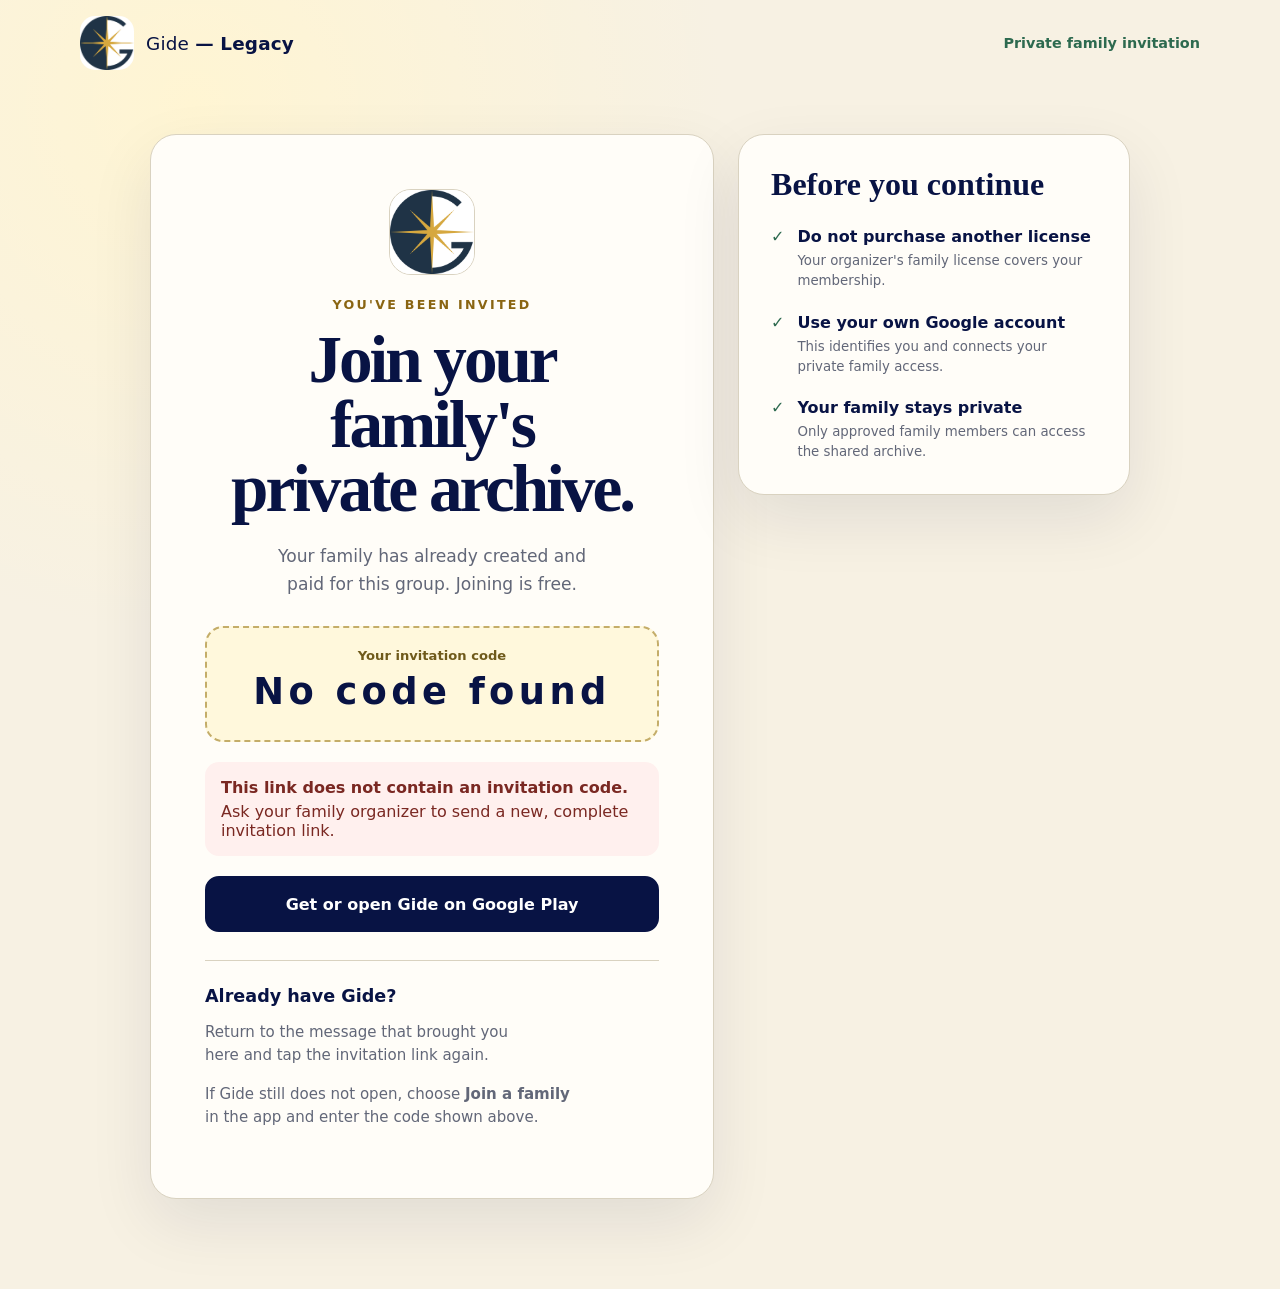
==== join/index.html @ 5a415a14 "Add secure invite onboarding website" ====
<!doctype html>
<html lang="en">
<head>
  <meta charset="utf-8">
  <meta name="viewport" content="width=device-width, initial-scale=1">
  <title>Family invitation | Gide — Legacy</title>
  <meta name="description" content="Join your private family archive on Gide — Legacy.">
  <link rel="icon" type="image/png" href="../G-legacy.png">
  <link rel="stylesheet" href="../styles.css">
  <script src="join.js" defer></script>
</head>
<body class="join-page">
  <header class="site-header shell">
    <a class="brand" href="../" aria-label="Gide Legacy home">
      <img src="../G-legacy.png" alt="" width="54" height="54">
      <span>Gide <b>— Legacy</b></span>
    </a>
    <span class="secure-label">Private family invitation</span>
  </header>

  <main class="join-shell">
    <section class="invite-card">
      <div class="invite-icon"><img src="../G-legacy.png" alt="" width="84" height="84"></div>
      <p class="eyebrow centered">YOU'VE BEEN INVITED</p>
      <h1>Join your family's private archive.</h1>
      <p class="invite-lede">Your family has already created and paid for this group. Joining is free.</p>

      <div class="code-box" aria-live="polite">
        <span>Your invitation code</span>
        <strong id="invite-code">Reading invitation…</strong>
        <button id="copy-code" type="button" hidden>Copy code</button>
      </div>

      <p id="key-confirmation" class="key-confirmation" hidden>✓ Your private family encryption key is included securely in this invitation.</p>
      <div id="missing-code" class="missing-code" hidden>
        <b>This link does not contain an invitation code.</b>
        <span>Ask your family organizer to send a new, complete invitation link.</span>
      </div>

      <a class="button primary full" href="https://play.google.com/store/apps/details?id=com.gidelegacy.app">Get or open Gide on Google Play</a>

      <div class="installed-help">
        <h2>Already have Gide?</h2>
        <p>Return to the message that brought you here and tap the invitation link again.</p>
        <p>If Gide still does not open, choose <b>Join a family</b> in the app and enter the code shown above.</p>
      </div>
    </section>

    <aside class="join-assurance">
      <h2>Before you continue</h2>
      <ul>
        <li><span>✓</span><div><b>Do not purchase another license</b><small>Your organizer's family license covers your membership.</small></div></li>
        <li><span>✓</span><div><b>Use your own Google account</b><small>This identifies you and connects your private family access.</small></div></li>
        <li><span>✓</span><div><b>Your family stays private</b><small>Only approved family members can access the shared archive.</small></div></li>
      </ul>
    </aside>
  </main>
</body>
</html>
---- styles.css ----
:root {
  --navy: #081344;
  --gold: #dfad36;
  --gold-soft: #f3d77e;
  --cream: #f7f1e3;
  --paper: #fffdf8;
  --ink: #151a2d;
  --muted: #626778;
  --line: #d9d2c0;
  --success: #2d6a4f;
}

* { box-sizing: border-box; }
html { scroll-behavior: smooth; }
body { margin: 0; background: var(--paper); color: var(--ink); font-family: Inter, ui-sans-serif, system-ui, -apple-system, BlinkMacSystemFont, "Segoe UI", sans-serif; }
a { color: inherit; }
button, a { -webkit-tap-highlight-color: transparent; }
.shell { width: min(1120px, calc(100% - 40px)); margin-inline: auto; }
.site-header { min-height: 86px; display: flex; align-items: center; justify-content: space-between; gap: 24px; }
.brand { display: inline-flex; align-items: center; gap: 12px; color: var(--navy); text-decoration: none; font-size: 1.15rem; letter-spacing: .01em; }
.brand img { border-radius: 15px; object-fit: contain; }
.brand b { font-weight: 750; }
.header-link { color: var(--navy); font-weight: 700; text-decoration-thickness: 2px; text-underline-offset: 5px; }
.hero { min-height: 680px; display: grid; grid-template-columns: 1.08fr .92fr; gap: clamp(44px, 7vw, 92px); align-items: center; padding-block: 58px 92px; }
.eyebrow { margin: 0 0 16px; color: #8a6512; font-size: .79rem; font-weight: 850; letter-spacing: .18em; }
.centered { text-align: center; }
h1, h2, h3, p { text-wrap: balance; }
h1 { margin: 0; color: var(--navy); font-family: Georgia, "Times New Roman", serif; font-size: clamp(3.2rem, 7vw, 5.9rem); line-height: .96; letter-spacing: -.045em; font-weight: 650; }
.hero-lede { max-width: 640px; margin: 28px 0 0; color: #40475b; font-size: clamp(1.08rem, 2vw, 1.28rem); line-height: 1.7; }
.hero-actions { display: flex; flex-wrap: wrap; gap: 13px; margin-top: 34px; }
.button { min-height: 56px; display: inline-flex; align-items: center; justify-content: center; border-radius: 14px; padding: 15px 23px; font-weight: 800; font-size: 1rem; text-decoration: none; border: 2px solid var(--navy); transition: transform .18s ease, box-shadow .18s ease; }
.button:hover { transform: translateY(-2px); box-shadow: 0 10px 24px rgba(8,19,68,.14); }
.button:focus-visible, button:focus-visible, a:focus-visible { outline: 4px solid var(--gold-soft); outline-offset: 3px; }
.primary { background: var(--navy); color: white; }
.secondary { background: transparent; color: var(--navy); }
.full { width: 100%; }
.small-note { margin: 18px 0 0; color: var(--muted); font-size: .92rem; line-height: 1.5; }
.archive-card { position: relative; overflow: hidden; border: 1px solid rgba(8,19,68,.15); border-radius: 30px; padding: 38px; background: var(--navy); color: white; box-shadow: 0 35px 80px rgba(8,19,68,.22); }
.archive-card::before { content: ""; position: absolute; width: 280px; height: 280px; border-radius: 50%; right: -130px; top: -120px; border: 55px solid rgba(223,173,54,.22); }
.archive-mark { position: relative; width: 94px; height: 94px; overflow: hidden; border-radius: 24px; background: white; display: grid; place-items: center; }
.archive-mark img { width: 82px; height: 82px; }
.archive-label { position: relative; margin: 28px 0 18px; font-size: .75rem; font-weight: 850; letter-spacing: .16em; color: var(--gold-soft); }
.memory-stack { display: grid; gap: 11px; }
.memory-stack article { display: flex; align-items: center; gap: 14px; background: rgba(255,255,255,.09); padding: 15px; border: 1px solid rgba(255,255,255,.12); border-radius: 16px; }
.memory-stack b, .memory-stack small { display: block; }
.memory-stack b { font-size: .95rem; }
.memory-stack small { margin-top: 4px; color: #cfd3e2; }
.memory-dot { flex: 0 0 42px; width: 42px; height: 42px; border-radius: 50%; border: 3px solid rgba(255,255,255,.5); }
.memory-dot.gold { background: var(--gold); }
.memory-dot.blue { background: #8290c7; }
.memory-dot.cream { background: var(--cream); }
.privacy-pill { margin-top: 20px; padding: 12px 14px; text-align: center; background: rgba(223,173,54,.14); border: 1px solid rgba(243,215,126,.42); border-radius: 999px; color: #f8e7b5; font-size: .85rem; font-weight: 700; }
.steps-section { background: var(--cream); border-block: 1px solid var(--line); padding: 92px 0; }
.steps-section h2, .trust-section h2, .join-assurance h2 { color: var(--navy); font-family: Georgia, "Times New Roman", serif; font-size: clamp(2.15rem, 4vw, 3.6rem); line-height: 1.08; text-align: center; margin: 0; }
.steps-grid { display: grid; grid-template-columns: repeat(3, 1fr); gap: 18px; margin-top: 46px; }
.step-card { background: var(--paper); border: 1px solid var(--line); border-radius: 20px; padding: 28px; }
.step-card > span { width: 46px; height: 46px; display: grid; place-items: center; border-radius: 50%; background: var(--navy); color: white; font-weight: 850; }
.step-card h3 { margin: 22px 0 10px; color: var(--navy); font-size: 1.18rem; }
.step-card p { margin: 0; color: var(--muted); line-height: 1.65; }
.trust-section { padding-block: 100px; display: grid; grid-template-columns: .8fr 1.2fr; gap: 90px; align-items: start; }
.trust-section h2 { text-align: left; }
.trust-list { list-style: none; padding: 0; margin: 0; border-top: 1px solid var(--line); }
.trust-list li { display: grid; gap: 5px; padding: 22px 0; border-bottom: 1px solid var(--line); }
.trust-list b { color: var(--navy); font-size: 1.05rem; }
.trust-list span { color: var(--muted); line-height: 1.55; }
footer { background: var(--navy); color: white; padding: 30px 0; }
.footer-inner { display: flex; justify-content: space-between; align-items: center; gap: 24px; color: #d7dced; }
footer span:first-child { color: var(--gold-soft); font-weight: 800; }
footer nav { display: flex; gap: 18px; }
footer a { color: white; font-weight: 700; }
.secure-label { color: var(--success); font-weight: 750; font-size: .9rem; }
.join-page { min-height: 100vh; background: radial-gradient(circle at 15% 8%, #fff5d3 0, transparent 33%), var(--cream); }
.join-shell { width: min(980px, calc(100% - 40px)); margin: 48px auto 90px; display: grid; grid-template-columns: 1.18fr .82fr; gap: 24px; align-items: start; }
.invite-card, .join-assurance { background: var(--paper); border: 1px solid var(--line); border-radius: 26px; box-shadow: 0 24px 65px rgba(8,19,68,.09); }
.invite-card { padding: clamp(28px, 5vw, 54px); text-align: center; }
.invite-icon { width: 86px; height: 86px; border-radius: 22px; margin: 0 auto 22px; overflow: hidden; border: 1px solid var(--line); background: white; }
.invite-icon img { width: 84px; height: 84px; object-fit: contain; }
.invite-card h1 { font-size: clamp(2.45rem, 6vw, 4.2rem); }
.invite-lede { margin: 20px auto 0; max-width: 530px; color: var(--muted); font-size: 1.07rem; line-height: 1.65; }
.code-box { margin: 28px 0 18px; padding: 20px; border: 2px dashed #c4ad69; border-radius: 18px; background: #fff8dc; }
.code-box span, .code-box strong { display: block; }
.code-box span { color: #6f5a1b; font-size: .82rem; font-weight: 750; }
.code-box strong { margin: 7px 0; color: var(--navy); font-size: clamp(1.55rem, 5vw, 2.3rem); letter-spacing: .12em; overflow-wrap: anywhere; }
.code-box button { border: 0; background: transparent; color: var(--navy); text-decoration: underline; text-underline-offset: 4px; font-weight: 800; cursor: pointer; min-height: 40px; padding: 6px 12px; }
.key-confirmation { color: var(--success); font-weight: 700; font-size: .88rem; line-height: 1.5; }
.installed-help { margin-top: 28px; padding-top: 25px; border-top: 1px solid var(--line); text-align: left; }
.installed-help h2 { margin: 0 0 9px; color: var(--navy); font-size: 1.1rem; }
.installed-help p { color: var(--muted); line-height: 1.55; font-size: .94rem; }
.missing-code { margin: 20px 0; display: grid; gap: 5px; text-align: left; padding: 16px; border-radius: 14px; background: #fff0ee; color: #7a2822; }
.join-assurance { padding: 32px; }
.join-assurance h2 { text-align: left; font-size: 2rem; }
.join-assurance ul { list-style: none; margin: 25px 0 0; padding: 0; display: grid; gap: 22px; }
.join-assurance li { display: flex; gap: 13px; align-items: flex-start; }
.join-assurance li > span { color: var(--success); font-weight: 900; }
.join-assurance b, .join-assurance small { display: block; }
.join-assurance b { color: var(--navy); }
.join-assurance small { margin-top: 5px; color: var(--muted); line-height: 1.5; }
[hidden] { display: none !important; }

@media (max-width: 780px) {
  .shell, .join-shell { width: min(100% - 28px, 650px); }
  .site-header { min-height: 74px; }
  .header-link, .secure-label { display: none; }
  .hero { grid-template-columns: 1fr; min-height: auto; padding-block: 44px 72px; }
  h1 { font-size: clamp(3rem, 15vw, 4.6rem); }
  .hero-actions { display: grid; }
  .button { width: 100%; min-height: 60px; }
  .archive-card { padding: 28px 22px; }
  .steps-grid, .trust-section, .join-shell { grid-template-columns: 1fr; }
  .steps-section { padding: 72px 0; }
  .trust-section { gap: 36px; padding-block: 72px; }
  .footer-inner { flex-direction: column; align-items: flex-start; }
  .join-shell { margin-top: 28px; }
  .invite-card { padding: 30px 20px; }
  .join-assurance { padding: 26px 22px; }
}

@media (prefers-reduced-motion: reduce) {
  html { scroll-behavior: auto; }
  * { transition: none !important; }
}
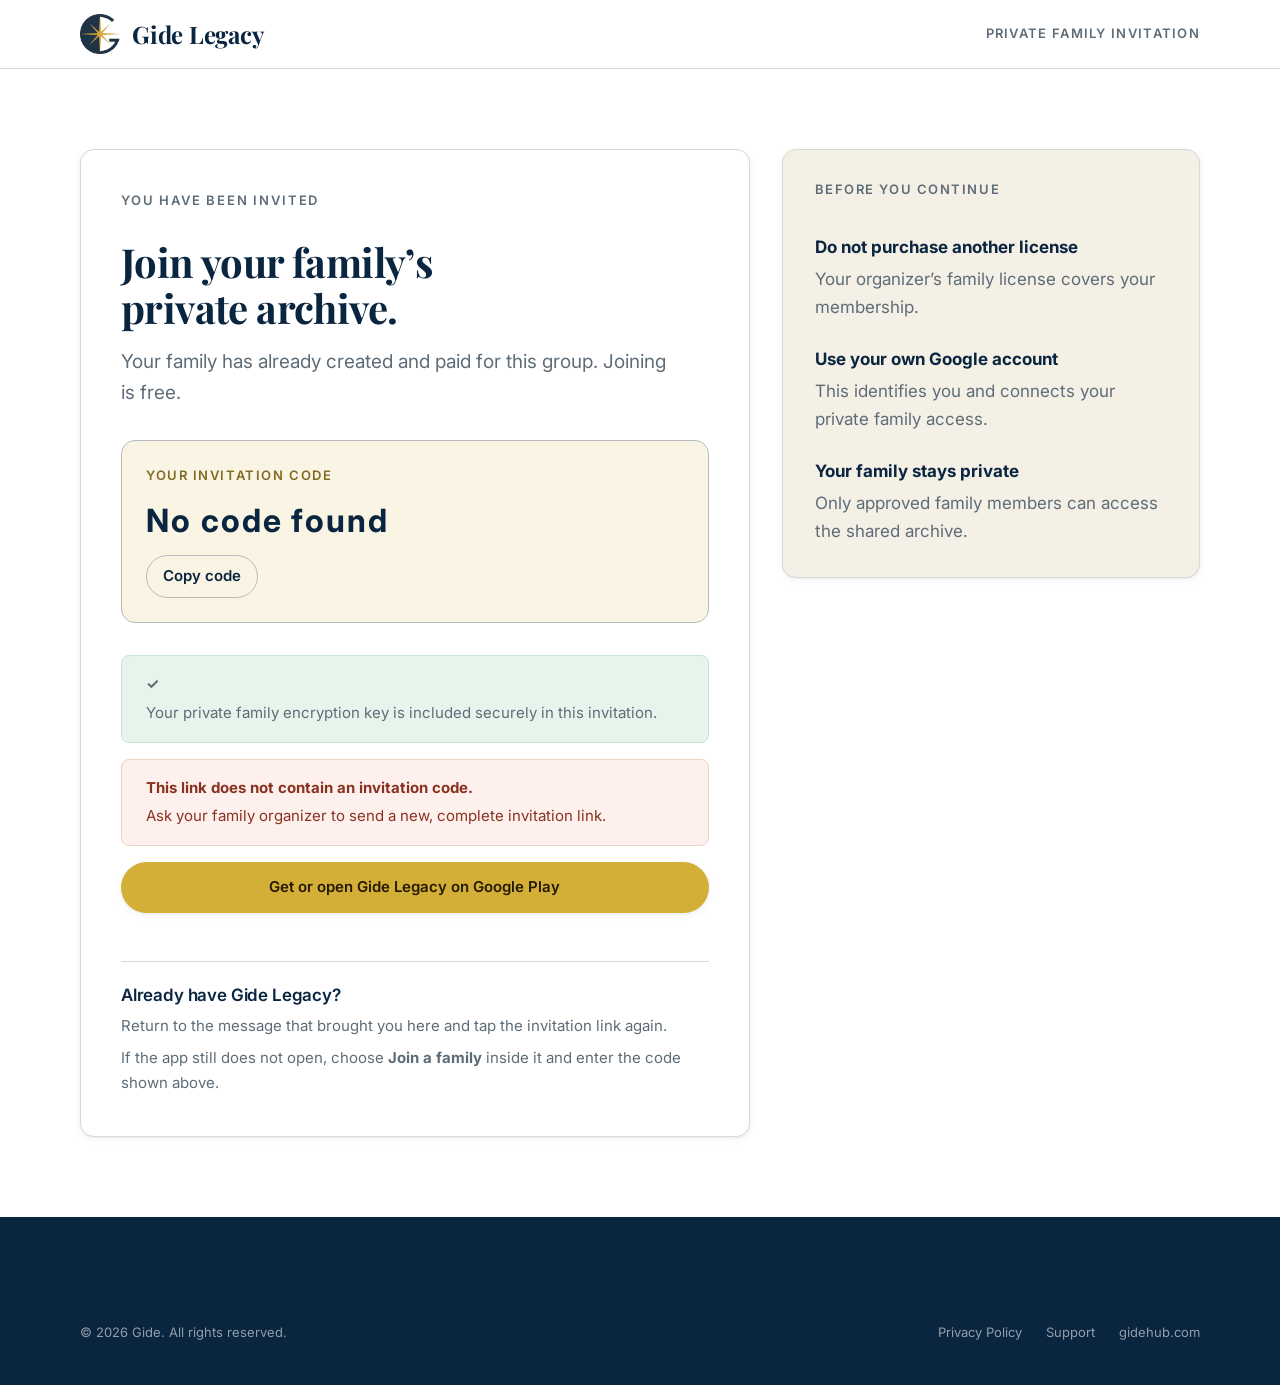
==== commit 2c2bf262: "Rebuild site as Gide on gidehub.com, invite flow intact Retire the Trusted Stranger brand and rebuil" ====
--- a/join/index.html
+++ b/join/index.html
@@ -1,59 +1,103 @@
-<!doctype html>
+<!DOCTYPE html>
 <html lang="en">
 <head>
   <meta charset="utf-8">
   <meta name="viewport" content="width=device-width, initial-scale=1">
-  <title>Family invitation | Gide — Legacy</title>
-  <meta name="description" content="Join your private family archive on Gide — Legacy.">
-  <link rel="icon" type="image/png" href="../G-legacy.png">
-  <link rel="stylesheet" href="../styles.css">
+  <title>Family invitation | Gide Legacy</title>
+  <meta name="description" content="Join your private family archive on Gide Legacy. Joining an existing family is free.">
+  <meta name="robots" content="noindex">
+
+  <link rel="icon" type="image/png" href="../assets/logo.png">
+  <meta name="theme-color" content="#0A2540">
+
+  <link rel="preconnect" href="https://fonts.googleapis.com">
+  <link rel="preconnect" href="https://fonts.gstatic.com" crossorigin>
+  <link rel="stylesheet" href="https://fonts.googleapis.com/css2?family=Inter:wght@400;500;600;700&family=Playfair+Display:wght@600;700&display=swap">
+
+  <link rel="stylesheet" href="../assets/css/app.css">
+  <link rel="stylesheet" href="../assets/css/join.css">
+
   <script src="join.js" defer></script>
 </head>
 <body class="join-page">
-  <header class="site-header shell">
-    <a class="brand" href="../" aria-label="Gide Legacy home">
-      <img src="../G-legacy.png" alt="" width="54" height="54">
-      <span>Gide <b>— Legacy</b></span>
+
+<header class="site-header">
+  <div class="wrap header-inner">
+    <a class="brand" href="../">
+      <img src="../assets/logo.png" alt="" width="40" height="40" class="brand-mark">
+      <span class="brand-name">Gide Legacy</span>
     </a>
     <span class="secure-label">Private family invitation</span>
-  </header>
+  </div>
+</header>
 
-  <main class="join-shell">
-    <section class="invite-card">
-      <div class="invite-icon"><img src="../G-legacy.png" alt="" width="84" height="84"></div>
-      <p class="eyebrow centered">YOU'VE BEEN INVITED</p>
-      <h1>Join your family's private archive.</h1>
-      <p class="invite-lede">Your family has already created and paid for this group. Joining is free.</p>
+<main class="section">
+  <div class="wrap join-layout">
+
+    <section class="card invite-card">
+      <p class="eyebrow">You have been invited</p>
+      <h1>Join your family&rsquo;s private archive.</h1>
+      <p class="lede">
+        Your family has already created and paid for this group. Joining is free.
+      </p>
 
       <div class="code-box" aria-live="polite">
-        <span>Your invitation code</span>
-        <strong id="invite-code">Reading invitation…</strong>
-        <button id="copy-code" type="button" hidden>Copy code</button>
+        <span class="code-label">Your invitation code</span>
+        <strong id="invite-code">Reading invitation&hellip;</strong>
+        <button id="copy-code" class="btn btn-outline btn-sm" type="button" hidden>Copy code</button>
       </div>
 
-      <p id="key-confirmation" class="key-confirmation" hidden>✓ Your private family encryption key is included securely in this invitation.</p>
-      <div id="missing-code" class="missing-code" hidden>
+      <p id="key-confirmation" class="key-note" hidden>
+        Your private family encryption key is included securely in this invitation.
+      </p>
+
+      <div id="missing-code" class="missing-note" hidden>
         <b>This link does not contain an invitation code.</b>
         <span>Ask your family organizer to send a new, complete invitation link.</span>
       </div>
 
-      <a class="button primary full" href="https://play.google.com/store/apps/details?id=com.gidelegacy.app">Get or open Gide on Google Play</a>
+      <a class="btn btn-accent btn-block" href="https://play.google.com/store/apps/details?id=com.gidelegacy.app">
+        Get or open Gide Legacy on Google Play
+      </a>
 
       <div class="installed-help">
-        <h2>Already have Gide?</h2>
+        <h2>Already have Gide Legacy?</h2>
         <p>Return to the message that brought you here and tap the invitation link again.</p>
-        <p>If Gide still does not open, choose <b>Join a family</b> in the app and enter the code shown above.</p>
+        <p>If the app still does not open, choose <b>Join a family</b> inside it and enter the code shown above.</p>
       </div>
     </section>
 
-    <aside class="join-assurance">
+    <aside class="card join-assurance">
       <h2>Before you continue</h2>
-      <ul>
-        <li><span>✓</span><div><b>Do not purchase another license</b><small>Your organizer's family license covers your membership.</small></div></li>
-        <li><span>✓</span><div><b>Use your own Google account</b><small>This identifies you and connects your private family access.</small></div></li>
-        <li><span>✓</span><div><b>Your family stays private</b><small>Only approved family members can access the shared archive.</small></div></li>
+      <ul class="feature-list">
+        <li>
+          <b>Do not purchase another license</b>
+          <span>Your organizer&rsquo;s family license covers your membership.</span>
+        </li>
+        <li>
+          <b>Use your own Google account</b>
+          <span>This identifies you and connects your private family access.</span>
+        </li>
+        <li>
+          <b>Your family stays private</b>
+          <span>Only approved family members can access the shared archive.</span>
+        </li>
       </ul>
     </aside>
-  </main>
+
+  </div>
+</main>
+
+<footer class="site-footer">
+  <div class="wrap footer-bottom">
+    <p>&copy; 2026 Gide. All rights reserved.</p>
+    <nav class="footer-legal" aria-label="Legal">
+      <a href="https://gidehub.com/privacy.html">Privacy Policy</a>
+      <a href="https://gidehub.com/support.html">Support</a>
+      <a href="https://gidehub.com/">gidehub.com</a>
+    </nav>
+  </div>
+</footer>
+
 </body>
 </html>
--- a/assets/css/app.css
+++ b/assets/css/app.css
@@ -0,0 +1,897 @@
+/* ==========================================================================
+   Gide design system
+   One stylesheet for gidehub.com and every page under it.
+
+   Contents
+     1. Tokens
+     2. Reset and base elements
+     3. Layout primitives
+     4. Typography
+     5. Buttons and pills
+     6. Header and navigation
+     7. Hero
+     8. Cards and grids
+     9. Long-form prose
+    10. Forms
+    11. Footer
+    12. Utilities
+   ========================================================================== */
+
+/* 1. Tokens ---------------------------------------------------------------- */
+
+:root {
+  /* Brand — official Gide palette.
+     Primary #1B2B48 · Secondary #F5F5DC · Tertiary #6F7DBC · Accent #D4AF37 */
+  --ink: #1b2b48;
+  --ink-soft: #2c4066;
+  --periwinkle: #6f7dbc;
+
+  /* Gold is an accent for FILLS, not a text colour: #D4AF37 is 2.1:1 on white
+     (fails AA) but 6.7:1 on navy and 7.5:1 behind dark text on a button.
+     Use --gold-text for small gold type on light surfaces (4.9:1). */
+  --gold: #d4af37;
+  --gold-bright: #e0c163;
+  --gold-text: #8a6d12;
+  --gold-ink: #2b2205;
+  --gold-wash: #fbf4de;
+
+  --cream: #f5f5dc;
+  --cream-deep: #ebebc7;
+  --white: #ffffff;
+
+  /* Per-app accents, from each app's own brand card. */
+  --app-guard: #00167a;
+  --app-calm: #03424d;
+  --app-faith: #590438;
+  --app-stride: #17341d;
+  --app-legacy: #0a2540;
+  --app-roots: #7a3e1a;
+
+  /* Text */
+  --text: #16283a;
+  --text-muted: #55677a;
+  --text-on-dark: #eef3f8;
+  --text-on-dark-muted: #a9bccd;
+
+  /* Lines and surfaces */
+  --line: #e6dfd1;
+  --line-strong: #d6cbb6;
+  --line-on-dark: rgba(255, 255, 255, 0.14);
+
+  /* Type scale — six steps, nothing in between */
+  --fs-xs: 0.8125rem;   /* 13px  eyebrows, meta */
+  --fs-sm: 0.9375rem;   /* 15px  captions, footer */
+  --fs-base: 1.0625rem; /* 17px  body */
+  --fs-lg: 1.1875rem;   /* 19px  lede */
+  --fs-xl: 1.375rem;    /* 22px  card titles */
+  --fs-2xl: clamp(1.75rem, 1.3rem + 1.8vw, 2.375rem);  /* section headings */
+  --fs-3xl: clamp(2.25rem, 1.4rem + 3.4vw, 3.5rem);    /* page display */
+
+  /* Spacing — 4px base */
+  --sp-1: 0.25rem;
+  --sp-2: 0.5rem;
+  --sp-3: 0.75rem;
+  --sp-4: 1rem;
+  --sp-6: 1.5rem;
+  --sp-8: 2rem;
+  --sp-10: 2.5rem;
+  --sp-12: 3rem;
+  --sp-16: 4rem;
+  --sp-20: 5rem;
+  --sp-24: 6rem;
+
+  /* Shape */
+  --radius-sm: 8px;
+  --radius: 14px;
+  --radius-lg: 22px;
+  --radius-pill: 999px;
+
+  --shadow-sm: 0 1px 2px rgba(15, 39, 64, 0.06), 0 2px 8px rgba(15, 39, 64, 0.05);
+  --shadow: 0 4px 12px rgba(15, 39, 64, 0.07), 0 12px 32px rgba(15, 39, 64, 0.07);
+  --shadow-lg: 0 12px 28px rgba(15, 39, 64, 0.1), 0 28px 60px rgba(15, 39, 64, 0.12);
+
+  --wrap: 1120px;
+  --wrap-narrow: 720px;
+  --header-h: 68px;
+}
+
+/* 2. Reset and base -------------------------------------------------------- */
+
+*,
+*::before,
+*::after { box-sizing: border-box; }
+
+* { margin: 0; }
+
+html {
+  -webkit-text-size-adjust: 100%;
+  scroll-behavior: smooth;
+  scroll-padding-top: calc(var(--header-h) + var(--sp-4));
+}
+
+@media (prefers-reduced-motion: reduce) {
+  html { scroll-behavior: auto; }
+  *, *::before, *::after {
+    animation-duration: 0.01ms !important;
+    transition-duration: 0.01ms !important;
+  }
+}
+
+body {
+  background: var(--white);
+  color: var(--text);
+  font-family: Inter, system-ui, -apple-system, "Segoe UI", sans-serif;
+  font-size: var(--fs-base);
+  line-height: 1.65;
+  -webkit-font-smoothing: antialiased;
+  text-rendering: optimizeLegibility;
+}
+
+img,
+picture,
+video,
+canvas { display: block; max-width: 100%; height: auto; }
+
+input, button, textarea, select { font: inherit; color: inherit; }
+
+a { color: var(--ink); text-decoration-color: rgba(15, 39, 64, 0.28); text-underline-offset: 3px; }
+a:hover { text-decoration-color: currentColor; }
+
+:focus-visible {
+  outline: 3px solid var(--gold-text);
+  outline-offset: 2px;
+  border-radius: 4px;
+}
+
+.skip-link {
+  position: absolute;
+  left: var(--sp-4);
+  top: -100px;
+  z-index: 200;
+  background: var(--ink);
+  color: var(--white);
+  padding: var(--sp-3) var(--sp-6);
+  border-radius: var(--radius-sm);
+  text-decoration: none;
+  transition: top 0.15s ease;
+}
+.skip-link:focus { top: var(--sp-4); }
+
+/* 3. Layout primitives ----------------------------------------------------- */
+
+.wrap {
+  width: min(100% - 2.5rem, var(--wrap));
+  margin-inline: auto;
+}
+
+.wrap-narrow { width: min(100% - 2.5rem, var(--wrap-narrow)); margin-inline: auto; }
+
+.section { padding-block: var(--sp-20); }
+.section-tight { padding-block: var(--sp-12); }
+
+/* Alternating surfaces give the page chapters instead of one long scroll. */
+.section-cream { background: var(--cream); }
+.section-ink {
+  background: var(--ink);
+  color: var(--text-on-dark);
+}
+.section-ink h1, .section-ink h2, .section-ink h3 { color: var(--white); }
+.section-ink p { color: var(--text-on-dark-muted); }
+.section-ink a { color: var(--gold-bright); }
+
+.section-head { max-width: 46rem; margin-bottom: var(--sp-12); }
+.section-head.centered { margin-inline: auto; text-align: center; }
+
+/* 4. Typography ------------------------------------------------------------ */
+
+h1, h2, h3, h4 {
+  line-height: 1.15;
+  font-weight: 700;
+  color: var(--ink);
+  text-wrap: balance;
+}
+
+h1 {
+  font-family: "Playfair Display", Georgia, serif;
+  font-size: var(--fs-3xl);
+  letter-spacing: -0.015em;
+}
+
+h2 {
+  font-family: "Playfair Display", Georgia, serif;
+  font-size: var(--fs-2xl);
+  letter-spacing: -0.01em;
+}
+
+h3 { font-size: var(--fs-xl); font-weight: 600; }
+h4 { font-size: var(--fs-base); font-weight: 600; }
+
+p { text-wrap: pretty; }
+p + p { margin-top: var(--sp-4); }
+
+.eyebrow {
+  font-size: var(--fs-xs);
+  font-weight: 600;
+  letter-spacing: 0.14em;
+  text-transform: uppercase;
+  color: var(--gold-text);
+  margin-bottom: var(--sp-3);
+}
+.section-ink .eyebrow { color: var(--gold-bright); }
+
+.lede {
+  font-size: var(--fs-lg);
+  line-height: 1.6;
+  color: var(--text-muted);
+}
+.section-ink .lede { color: var(--text-on-dark-muted); }
+
+.section-head h2 + .lede { margin-top: var(--sp-4); }
+
+/* 5. Buttons --------------------------------------------------------------- */
+
+.btn {
+  display: inline-flex;
+  align-items: center;
+  justify-content: center;
+  gap: var(--sp-2);
+  min-height: 44px;
+  padding: var(--sp-3) var(--sp-6);
+  border: 1px solid transparent;
+  border-radius: var(--radius-pill);
+  font-size: var(--fs-sm);
+  font-weight: 600;
+  text-decoration: none;
+  cursor: pointer;
+  transition: transform 0.15s ease, box-shadow 0.15s ease, background-color 0.15s ease;
+}
+.btn:hover { transform: translateY(-1px); }
+.btn:active { transform: translateY(0); }
+
+.btn-gold {
+  background: var(--gold);
+  color: var(--gold-ink);
+  box-shadow: var(--shadow-sm);
+}
+.btn-gold:hover { background: var(--gold-bright); box-shadow: var(--shadow); }
+
+.btn-ink { background: var(--ink); color: var(--white); }
+.btn-ink:hover { background: var(--ink-soft); }
+
+.btn-outline {
+  background: transparent;
+  border-color: var(--line-strong);
+  color: var(--ink);
+}
+.btn-outline:hover { border-color: var(--ink); background: var(--cream); }
+
+.section-ink .btn-outline {
+  border-color: var(--line-on-dark);
+  color: var(--white);
+}
+.section-ink .btn-outline:hover { background: rgba(255, 255, 255, 0.08); }
+
+.btn-sm { min-height: 38px; padding: var(--sp-2) var(--sp-4); }
+.btn-block { display: flex; width: 100%; }
+
+.btn-row {
+  display: flex;
+  flex-wrap: wrap;
+  gap: var(--sp-3);
+  margin-top: var(--sp-8);
+}
+
+/* Status pills ------------------------------------------------------------- */
+
+.pill {
+  display: inline-flex;
+  align-items: center;
+  gap: var(--sp-2);
+  padding: var(--sp-1) var(--sp-3);
+  border-radius: var(--radius-pill);
+  font-size: var(--fs-xs);
+  font-weight: 600;
+  letter-spacing: 0.02em;
+}
+.pill::before {
+  content: "";
+  width: 6px;
+  height: 6px;
+  border-radius: 50%;
+  background: currentColor;
+}
+.pill-available { background: #e7f4ec; color: #1d6b3f; }
+.pill-review { background: var(--gold-wash); color: var(--gold-text); }
+.pill-development { background: #eaf0f7; color: #34567d; }
+.pill-soon { background: var(--cream-deep); color: #6b5b3c; }
+
+/* 6. Header and navigation ------------------------------------------------- */
+
+.site-header {
+  position: sticky;
+  top: 0;
+  z-index: 100;
+  background: rgba(255, 255, 255, 0.92);
+  backdrop-filter: saturate(1.4) blur(10px);
+  border-bottom: 1px solid var(--line);
+}
+
+.header-inner {
+  display: flex;
+  align-items: center;
+  justify-content: space-between;
+  gap: var(--sp-6);
+  min-height: var(--header-h);
+}
+
+.brand {
+  display: inline-flex;
+  align-items: center;
+  gap: var(--sp-3);
+  text-decoration: none;
+  color: var(--ink);
+}
+.brand-mark { width: 40px; height: 40px; border-radius: 10px; }
+.brand-name {
+  font-family: "Playfair Display", Georgia, serif;
+  font-size: 1.5rem;
+  font-weight: 700;
+  letter-spacing: -0.01em;
+  line-height: 1;
+}
+.brand-light { color: var(--white); }
+.brand-light .brand-name { color: var(--white); }
+
+.nav-desktop ul {
+  display: flex;
+  align-items: center;
+  gap: var(--sp-8);
+  list-style: none;
+  padding: 0;
+}
+.nav-desktop a {
+  display: inline-block;
+  padding-block: var(--sp-2);
+  font-size: var(--fs-sm);
+  font-weight: 500;
+  color: var(--text-muted);
+  text-decoration: none;
+}
+.nav-desktop a:hover { color: var(--ink); }
+.nav-desktop a.is-current { color: var(--ink); font-weight: 600; }
+
+.header-actions { display: flex; align-items: center; gap: var(--sp-3); }
+
+/* The menu button the old site never had. */
+.nav-toggle {
+  display: none;
+  width: 44px;
+  height: 44px;
+  align-items: center;
+  justify-content: center;
+  background: transparent;
+  border: 1px solid var(--line-strong);
+  border-radius: var(--radius-sm);
+  cursor: pointer;
+}
+.nav-toggle-bars { display: block; width: 20px; height: 14px; position: relative; }
+.nav-toggle-bars i {
+  position: absolute;
+  left: 0;
+  width: 100%;
+  height: 2px;
+  border-radius: 2px;
+  background: var(--ink);
+  transition: transform 0.2s ease, opacity 0.2s ease;
+}
+.nav-toggle-bars i:nth-child(1) { top: 0; }
+.nav-toggle-bars i:nth-child(2) { top: 6px; }
+.nav-toggle-bars i:nth-child(3) { top: 12px; }
+
+.nav-toggle[aria-expanded="true"] i:nth-child(1) { transform: translateY(6px) rotate(45deg); }
+.nav-toggle[aria-expanded="true"] i:nth-child(2) { opacity: 0; }
+.nav-toggle[aria-expanded="true"] i:nth-child(3) { transform: translateY(-6px) rotate(-45deg); }
+
+.nav-panel {
+  border-top: 1px solid var(--line);
+  background: var(--white);
+  padding-block: var(--sp-6) var(--sp-8);
+  max-height: calc(100dvh - var(--header-h));
+  overflow-y: auto;
+}
+.nav-panel[hidden] { display: none; }
+
+.nav-panel ul { list-style: none; padding: 0; }
+.nav-panel a {
+  display: block;
+  min-height: 48px;
+  display: flex;
+  align-items: center;
+  text-decoration: none;
+  color: var(--ink);
+  border-bottom: 1px solid var(--line);
+}
+.nav-panel-primary a { font-size: var(--fs-lg); font-weight: 600; }
+.nav-panel-secondary { margin-top: var(--sp-4); }
+.nav-panel-secondary a { font-size: var(--fs-base); color: var(--text-muted); }
+.nav-panel .btn { margin-top: var(--sp-6); }
+
+@media (max-width: 900px) {
+  .nav-desktop { display: none; }
+  .nav-toggle { display: inline-flex; }
+  .nav-cta { display: none; }
+}
+
+/* 7. Hero ------------------------------------------------------------------ */
+
+/* One headline, one sentence, one action. */
+.hero {
+  position: relative;
+  padding-block: var(--sp-24) var(--sp-20);
+  background:
+    radial-gradient(60rem 30rem at 70% -10%, var(--gold-wash), transparent 70%),
+    linear-gradient(180deg, var(--cream) 0%, var(--white) 100%);
+  border-bottom: 1px solid var(--line);
+  text-align: center;
+}
+.hero .wrap { max-width: 52rem; }
+.hero h1 { margin-bottom: var(--sp-6); }
+.hero .lede { margin-inline: auto; max-width: 40rem; }
+.hero .btn-row { justify-content: center; }
+
+.hero-note {
+  margin-top: var(--sp-6);
+  font-size: var(--fs-sm);
+  color: var(--text-muted);
+}
+
+.hero-compact { padding-block: var(--sp-16) var(--sp-12); }
+
+/* Page header for interior pages */
+.page-head {
+  padding-block: var(--sp-16) var(--sp-12);
+  background: var(--cream);
+  border-bottom: 1px solid var(--line);
+}
+.page-head .wrap { max-width: 46rem; }
+.page-head .lede { margin-top: var(--sp-4); }
+
+/* 8. Cards and grids ------------------------------------------------------- */
+
+.grid { display: grid; gap: var(--sp-6); }
+.grid-2 { grid-template-columns: repeat(auto-fit, minmax(20rem, 1fr)); }
+.grid-3 { grid-template-columns: repeat(auto-fit, minmax(17rem, 1fr)); }
+.grid-4 { grid-template-columns: repeat(auto-fit, minmax(13rem, 1fr)); }
+
+.card {
+  display: flex;
+  flex-direction: column;
+  gap: var(--sp-3);
+  padding: var(--sp-8);
+  background: var(--white);
+  border: 1px solid var(--line);
+  border-radius: var(--radius);
+  box-shadow: var(--shadow-sm);
+  transition: transform 0.18s ease, box-shadow 0.18s ease, border-color 0.18s ease;
+}
+.card p { color: var(--text-muted); }
+.card h3 a { text-decoration: none; }
+
+a.card, .card-link { text-decoration: none; color: inherit; }
+a.card:hover, .card:has(a:hover) {
+  transform: translateY(-3px);
+  box-shadow: var(--shadow);
+  border-color: var(--line-strong);
+}
+
+.section-ink .card {
+  background: rgba(255, 255, 255, 0.05);
+  border-color: var(--line-on-dark);
+  box-shadow: none;
+}
+
+.card-icon {
+  width: 52px;
+  height: 52px;
+  border-radius: 12px;
+  margin-bottom: var(--sp-2);
+}
+
+/* App cards — each carries its own brand accent from --app-*. */
+.app-card,
+.app-card-quiet { position: relative; --accent: var(--gold); }
+.app-card { border-top: 3px solid var(--accent); }
+[data-app="guard"]  { --accent: var(--app-guard); }
+[data-app="calm"]   { --accent: var(--app-calm); }
+[data-app="faith"]  { --accent: var(--app-faith); }
+[data-app="stride"] { --accent: var(--app-stride); }
+[data-app="legacy"] { --accent: var(--app-legacy); }
+[data-app="roots"]  { --accent: var(--app-roots); }
+.app-card-quiet { border-left: 3px solid var(--accent); }
+.app-card .card-icon,
+.app-card-quiet .card-icon { box-shadow: 0 0 0 1px var(--line); }
+.app-card .pill { align-self: flex-start; }
+.app-card .btn-row { margin-top: auto; padding-top: var(--sp-6); }
+
+.app-card-quiet {
+  flex-direction: row;
+  align-items: center;
+  gap: var(--sp-4);
+  padding: var(--sp-6);
+}
+.app-card-quiet .card-icon { width: 40px; height: 40px; margin: 0; flex: none; }
+.app-card-quiet h3 { font-size: var(--fs-base); }
+.app-card-quiet p { font-size: var(--fs-sm); }
+
+/* Book cards */
+.book-card {
+  display: flex;
+  flex-direction: column;
+  gap: var(--sp-4);
+  padding: var(--sp-6);
+  background: var(--white);
+  border: 1px solid var(--line);
+  border-radius: var(--radius);
+  text-decoration: none;
+  color: inherit;
+  box-shadow: var(--shadow-sm);
+  transition: transform 0.18s ease, box-shadow 0.18s ease;
+}
+.book-card:hover { transform: translateY(-3px); box-shadow: var(--shadow); }
+.book-cover {
+  width: 100%;
+  aspect-ratio: 2 / 3;
+  object-fit: cover;
+  border-radius: var(--radius-sm);
+  box-shadow: var(--shadow);
+  background: var(--cream-deep);
+}
+.book-card h3 { font-size: var(--fs-base); }
+.book-card p { font-size: var(--fs-sm); color: var(--text-muted); }
+
+/* Feature list */
+.feature-list { list-style: none; padding: 0; display: grid; gap: var(--sp-6); }
+.feature-list li { display: grid; gap: var(--sp-1); }
+.feature-list b { font-size: var(--fs-base); color: var(--ink); }
+.feature-list span { color: var(--text-muted); }
+.section-ink .feature-list b { color: var(--white); }
+.section-ink .feature-list span { color: var(--text-on-dark-muted); }
+
+/* Numbered steps */
+.steps { counter-reset: step; list-style: none; padding: 0; }
+.steps li { position: relative; padding-left: var(--sp-12); }
+.steps li + li { margin-top: var(--sp-6); }
+.steps li::before {
+  counter-increment: step;
+  content: counter(step);
+  position: absolute;
+  left: 0;
+  top: 0;
+  width: 32px;
+  height: 32px;
+  display: grid;
+  place-items: center;
+  border-radius: 50%;
+  background: var(--gold-wash);
+  color: var(--gold-text);
+  font-size: var(--fs-sm);
+  font-weight: 700;
+}
+
+/* Episode rows */
+.episode {
+  display: grid;
+  gap: var(--sp-3);
+  padding: var(--sp-6) 0;
+  border-bottom: 1px solid var(--line);
+}
+.episode:first-of-type { border-top: 1px solid var(--line); }
+.episode-meta { font-size: var(--fs-xs); font-weight: 600; letter-spacing: 0.1em; text-transform: uppercase; color: var(--gold-text); }
+.episode h3 { font-size: var(--fs-lg); }
+.episode p { color: var(--text-muted); }
+.episode audio { width: 100%; margin-top: var(--sp-2); }
+
+/* FAQ */
+.faq details {
+  border: 1px solid var(--line);
+  border-radius: var(--radius);
+  padding: var(--sp-4) var(--sp-6);
+  background: var(--white);
+}
+.faq details + details { margin-top: var(--sp-3); }
+.faq summary {
+  cursor: pointer;
+  font-weight: 600;
+  min-height: 32px;
+  display: flex;
+  align-items: center;
+  list-style: none;
+}
+.faq summary::-webkit-details-marker { display: none; }
+.faq summary::after { content: "+"; margin-left: auto; font-size: 1.4rem; color: var(--gold-text); line-height: 1; }
+.faq details[open] summary::after { content: "\2212"; }
+.faq details[open] summary { margin-bottom: var(--sp-3); }
+.faq p { color: var(--text-muted); }
+
+/* Callout */
+.callout {
+  padding: var(--sp-8);
+  background: var(--gold-wash);
+  border: 1px solid var(--line-strong);
+  border-radius: var(--radius);
+}
+.callout h3 { margin-bottom: var(--sp-2); }
+.callout p { color: var(--text-muted); }
+
+/* Final CTA band */
+.cta-band { text-align: center; }
+.cta-band .wrap { max-width: 44rem; }
+.cta-band .btn-row { justify-content: center; }
+
+/* 9. Long-form prose ------------------------------------------------------- */
+
+.prose {
+  max-width: 44rem;
+  padding-block: var(--sp-16);
+}
+.prose > * + * { margin-top: var(--sp-4); }
+.prose h2 {
+  font-size: 1.625rem;
+  margin-top: var(--sp-12);
+  padding-top: var(--sp-2);
+}
+.prose h3 { font-size: var(--fs-xl); margin-top: var(--sp-8); }
+.prose ul, .prose ol { padding-left: var(--sp-6); }
+.prose li + li { margin-top: var(--sp-2); }
+.prose a { color: var(--ink); font-weight: 500; }
+.prose strong { color: var(--ink); }
+.prose hr { border: 0; border-top: 1px solid var(--line); margin-block: var(--sp-12); }
+.prose table { width: 100%; border-collapse: collapse; font-size: var(--fs-sm); }
+.prose th, .prose td { text-align: left; padding: var(--sp-3); border-bottom: 1px solid var(--line); }
+.prose .updated { font-size: var(--fs-sm); color: var(--text-muted); }
+
+.toc {
+  padding: var(--sp-6);
+  background: var(--cream);
+  border-radius: var(--radius);
+  border: 1px solid var(--line);
+}
+.toc ul { list-style: none; padding: 0; columns: 2; column-gap: var(--sp-8); }
+.toc li { break-inside: avoid; margin-bottom: var(--sp-2); }
+.toc a { font-size: var(--fs-sm); }
+
+/* 10. Forms ---------------------------------------------------------------- */
+
+.form { display: grid; gap: var(--sp-5); max-width: 34rem; }
+.field { display: grid; gap: var(--sp-2); }
+.field label { font-size: var(--fs-sm); font-weight: 600; }
+.field input,
+.field textarea {
+  width: 100%;
+  min-height: 48px;
+  padding: var(--sp-3) var(--sp-4);
+  background: var(--white);
+  border: 1px solid var(--line-strong);
+  border-radius: var(--radius-sm);
+}
+.field textarea { min-height: 10rem; resize: vertical; }
+.field input:focus, .field textarea:focus { border-color: var(--gold-text); }
+
+/* 11. Footer --------------------------------------------------------------- */
+
+.site-footer {
+  background: var(--ink);
+  color: var(--text-on-dark-muted);
+  padding-block: var(--sp-16) var(--sp-8);
+  font-size: var(--fs-sm);
+}
+.footer-top {
+  display: grid;
+  grid-template-columns: minmax(16rem, 1fr) 2.4fr;
+  gap: var(--sp-12);
+  padding-bottom: var(--sp-12);
+  border-bottom: 1px solid var(--line-on-dark);
+}
+.footer-tagline { margin-top: var(--sp-4); color: var(--white); font-weight: 600; }
+.footer-blurb { margin-top: var(--sp-1); }
+.footer-email {
+  display: inline-flex;
+  align-items: center;
+  min-height: 44px;
+  margin-top: var(--sp-2);
+  color: var(--gold);
+}
+
+.footer-cols {
+  display: grid;
+  grid-template-columns: repeat(auto-fit, minmax(9.5rem, 1fr));
+  gap: var(--sp-8);
+}
+.footer-col h2 {
+  font-family: Inter, sans-serif;
+  font-size: var(--fs-xs);
+  font-weight: 600;
+  letter-spacing: 0.12em;
+  text-transform: uppercase;
+  color: var(--white);
+  margin-bottom: var(--sp-4);
+}
+.footer-col ul { list-style: none; padding: 0; }
+.footer-col a {
+  color: var(--text-on-dark-muted);
+  text-decoration: none;
+  display: inline-flex;
+  align-items: center;
+  /* Padding rather than margin, so the tap area is the spacing. */
+  min-height: 40px;
+  padding-block: var(--sp-2);
+}
+.footer-col a:hover { color: var(--white); text-decoration: underline; }
+
+.footer-bottom {
+  display: flex;
+  flex-wrap: wrap;
+  align-items: center;
+  justify-content: space-between;
+  gap: var(--sp-4);
+  padding-top: var(--sp-8);
+  font-size: var(--fs-xs);
+}
+.footer-legal { display: flex; flex-wrap: wrap; gap: var(--sp-6); }
+.footer-legal a {
+  color: var(--text-on-dark-muted);
+  text-decoration: none;
+  display: inline-flex;
+  align-items: center;
+  min-height: 40px;
+}
+.footer-legal a:hover { color: var(--white); text-decoration: underline; }
+
+/* 12. Utilities ------------------------------------------------------------ */
+
+.centered { text-align: center; }
+.muted { color: var(--text-muted); }
+.small { font-size: var(--fs-sm); }
+.stack-4 > * + * { margin-top: var(--sp-4); }
+.stack-6 > * + * { margin-top: var(--sp-6); }
+.visually-hidden {
+  position: absolute;
+  width: 1px; height: 1px;
+  padding: 0; margin: -1px;
+  overflow: hidden;
+  clip: rect(0 0 0 0);
+  white-space: nowrap;
+}
+
+@media (max-width: 720px) {
+  .section { padding-block: var(--sp-16); }
+  .hero { padding-block: var(--sp-16) var(--sp-12); }
+  .footer-top { grid-template-columns: 1fr; gap: var(--sp-10); }
+  .toc ul { columns: 1; }
+  .btn-row .btn { flex: 1 1 100%; }
+}
+
+/* Book detail ------------------------------------------------------------- */
+
+.book-detail {
+  display: grid;
+  grid-template-columns: minmax(0, 18rem) minmax(0, 1fr);
+  gap: var(--sp-12);
+  align-items: start;
+}
+.book-detail-cover { position: sticky; top: calc(var(--header-h) + var(--sp-8)); }
+.book-detail-body > * + * { margin-top: var(--sp-4); }
+.book-detail-body h3 { margin-top: var(--sp-8); }
+.book-format { display: flex; align-items: center; gap: var(--sp-3); }
+
+.check-list { list-style: none; padding: 0; display: grid; gap: var(--sp-3); }
+.check-list li { position: relative; padding-left: var(--sp-8); color: var(--text-muted); }
+.check-list li::before {
+  content: "";
+  position: absolute;
+  left: 0;
+  top: 0.6em;
+  width: 10px;
+  height: 10px;
+  border-radius: 50%;
+  background: var(--gold);
+}
+
+.infographic {
+  width: 100%;
+  border-radius: var(--radius-sm);
+  border: 1px solid var(--line);
+  background: var(--cream);
+}
+
+@media (max-width: 780px) {
+  .book-detail { grid-template-columns: 1fr; gap: var(--sp-8); }
+  .book-detail-cover { position: static; max-width: 14rem; }
+}
+
+
+/* legacy palette — generated by tools/build-app-sites.mjs.
+   Do not edit here: edit src/data/palettes.json in the main Gide site repo
+   and re-run the generator. Contrast is verified by tools/check-contrast.mjs. */
+:root {
+  --ink: #0A2540;
+  --ink-soft: #364c62;
+  --cream: #F5F0E6;
+  --cream-deep: #e2e0d9;
+  --gold: #D4AF37;
+  --gold-bright: #dfc369;
+  --gold-text: #816b22;
+  --gold-ink: #241a02;
+  --gold-wash: #f9f4e3;
+  --line: #d9d8d2;
+  --line-strong: #b8bbbb;
+  --text: #09213a;
+  --text-muted: #5e6c78;
+  --text-on-dark-muted: #919da9;
+  --accent-on-ink: #D4AF37;
+}
+
+/* On this app's dark surface the raw accent can be too low-contrast, so
+   anything that reads as text there uses the lightened variant. */
+.section-ink .eyebrow,
+.section-ink a,
+.footer-email { color: var(--accent-on-ink); }
+
+/* The accent button uses this app's own accent rather than Gide gold. */
+.btn-accent {
+  background: var(--gold);
+  color: var(--gold-ink);
+  box-shadow: var(--shadow-sm);
+}
+.btn-accent:hover { background: var(--gold-bright); box-shadow: var(--shadow); }
+
+.app-hero {
+  background:
+    radial-gradient(55rem 28rem at 70% -10%, var(--gold-wash), transparent 70%),
+    linear-gradient(180deg, var(--cream) 0%, var(--white) 100%);
+  text-align: center;
+}
+.app-hero .pill { margin-bottom: var(--sp-6); }
+.app-hero .btn-row { justify-content: center; }
+
+.feature-card { align-items: flex-start; }
+.feature-icon {
+  display: grid;
+  place-items: center;
+  width: 48px;
+  height: 48px;
+  border-radius: 12px;
+  background: var(--gold-wash);
+  color: var(--gold-text);
+  font-size: 1.35rem;
+  margin-bottom: var(--sp-2);
+}
+
+/* Screenshot strip */
+.shot-row {
+  display: grid;
+  grid-auto-flow: column;
+  grid-auto-columns: minmax(11rem, 1fr);
+  gap: var(--sp-6);
+  overflow-x: auto;
+  padding-bottom: var(--sp-4);
+  scroll-snap-type: x mandatory;
+}
+.shot { scroll-snap-align: start; margin: 0; }
+.shot img {
+  width: 100%;
+  border-radius: var(--radius);
+  border: 1px solid var(--line);
+  box-shadow: var(--shadow);
+  background: var(--cream);
+}
+.shot figcaption {
+  margin-top: var(--sp-3);
+  text-align: center;
+  font-size: var(--fs-sm);
+  color: var(--text-muted);
+}
+
+@media (max-width: 720px) {
+  .shot-row { grid-auto-columns: minmax(9.5rem, 1fr); }
+}
--- a/assets/css/join.css
+++ b/assets/css/join.css
@@ -0,0 +1,90 @@
+/* Styles unique to the invitation page (/join/).
+   Everything else comes from assets/css/app.css, which is generated by
+   tools/build-app-sites.mjs in the main Gide site repo. */
+
+.secure-label {
+  font-size: var(--fs-xs);
+  font-weight: 600;
+  letter-spacing: 0.1em;
+  text-transform: uppercase;
+  color: var(--text-muted);
+}
+
+.join-layout {
+  display: grid;
+  grid-template-columns: minmax(0, 1.6fr) minmax(0, 1fr);
+  gap: var(--sp-8);
+  align-items: start;
+}
+
+.invite-card { gap: var(--sp-4); padding: var(--sp-10); }
+.invite-card h1 { font-size: clamp(1.75rem, 1.2rem + 2.2vw, 2.5rem); }
+
+.code-box {
+  display: grid;
+  gap: var(--sp-2);
+  justify-items: start;
+  padding: var(--sp-6);
+  margin-block: var(--sp-4);
+  background: var(--gold-wash);
+  border: 1px solid var(--line-strong);
+  border-radius: var(--radius);
+}
+.code-label {
+  font-size: var(--fs-xs);
+  font-weight: 600;
+  letter-spacing: 0.12em;
+  text-transform: uppercase;
+  color: var(--gold-text);
+}
+#invite-code {
+  font-size: clamp(1.5rem, 1.1rem + 1.6vw, 2rem);
+  font-weight: 700;
+  letter-spacing: 0.06em;
+  color: var(--ink);
+  word-break: break-all;
+}
+
+.key-note,
+.missing-note {
+  display: grid;
+  gap: var(--sp-1);
+  padding: var(--sp-4) var(--sp-6);
+  border-radius: var(--radius-sm);
+  font-size: var(--fs-sm);
+}
+.key-note {
+  background: #e7f4ec;
+  color: #1d6b3f;
+  border: 1px solid #c6e5d3;
+}
+.key-note::before { content: "\2713  "; font-weight: 700; }
+.missing-note {
+  background: #fdf0ed;
+  color: #8a3220;
+  border: 1px solid #f2cfc7;
+}
+
+.installed-help {
+  margin-top: var(--sp-8);
+  padding-top: var(--sp-6);
+  border-top: 1px solid var(--line);
+}
+.installed-help h2 { font-family: Inter, sans-serif; font-size: var(--fs-base); font-weight: 600; }
+.installed-help p { color: var(--text-muted); font-size: var(--fs-sm); margin-top: var(--sp-2); }
+
+.join-assurance { padding: var(--sp-8); background: var(--cream); }
+.join-assurance h2 {
+  font-family: Inter, sans-serif;
+  font-size: var(--fs-xs);
+  font-weight: 600;
+  letter-spacing: 0.12em;
+  text-transform: uppercase;
+  color: var(--text-muted);
+  margin-bottom: var(--sp-6);
+}
+
+@media (max-width: 820px) {
+  .join-layout { grid-template-columns: 1fr; }
+  .invite-card { padding: var(--sp-6); }
+}
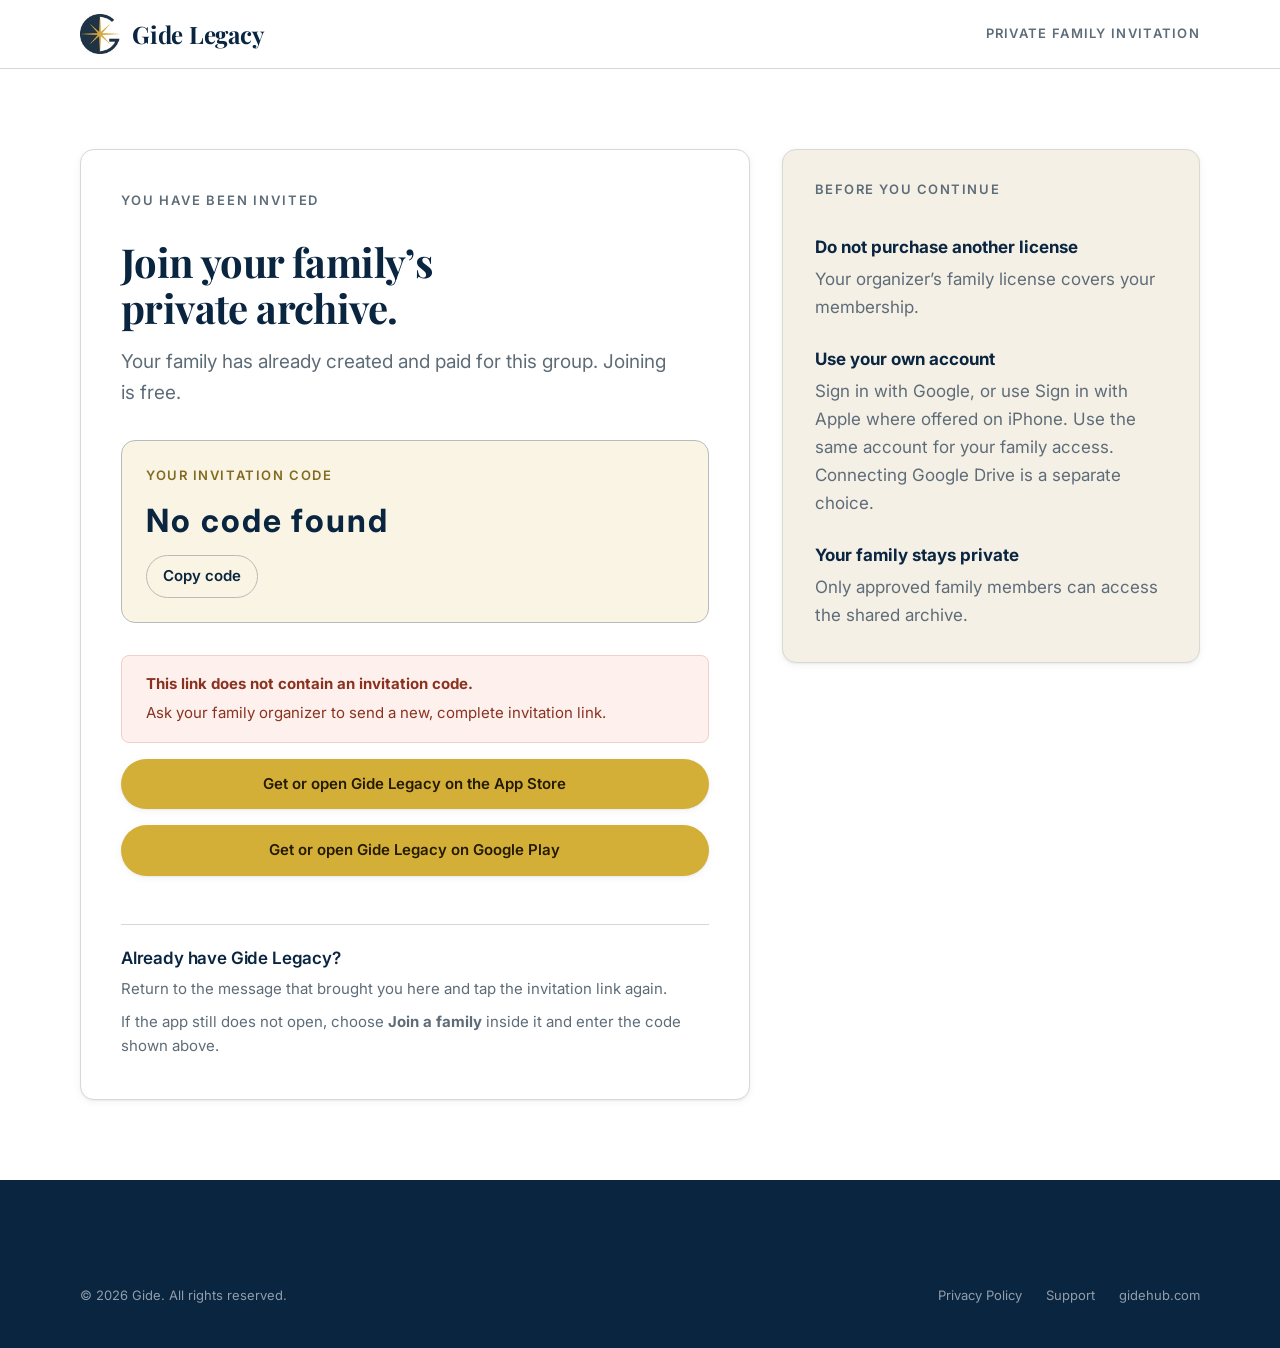
==== commit 2ba34fb2: "Fix iPhone invitation download and associated domain" ====
--- a/join/index.html
+++ b/join/index.html
@@ -47,14 +47,14 @@
         <button id="copy-code" class="btn btn-outline btn-sm" type="button" hidden>Copy code</button>
       </div>
 
-      <p id="key-confirmation" class="key-note" hidden>
-        Your private family encryption key is included securely in this invitation.
-      </p>
-
       <div id="missing-code" class="missing-note" hidden>
         <b>This link does not contain an invitation code.</b>
         <span>Ask your family organizer to send a new, complete invitation link.</span>
       </div>
+
+      <a class="btn btn-accent btn-block" href="https://apps.apple.com/us/app/gide-legacy/id6804335339">
+        Get or open Gide Legacy on the App Store
+      </a>
 
       <a class="btn btn-accent btn-block" href="https://play.google.com/store/apps/details?id=com.gidelegacy.app">
         Get or open Gide Legacy on Google Play
@@ -75,8 +75,8 @@
           <span>Your organizer&rsquo;s family license covers your membership.</span>
         </li>
         <li>
-          <b>Use your own Google account</b>
-          <span>This identifies you and connects your private family access.</span>
+          <b>Use your own account</b>
+          <span>Sign in with Google, or use Sign in with Apple where offered on iPhone. Use the same account for your family access. Connecting Google Drive is a separate choice.</span>
         </li>
         <li>
           <b>Your family stays private</b>
@@ -101,3 +101,4 @@
 
 </body>
 </html>
+
--- a/assets/css/app.css
+++ b/assets/css/app.css
@@ -300,10 +300,8 @@
   border-radius: 50%;
   background: currentColor;
 }
+/* Used for the "Free" marker on book cards. */
 .pill-available { background: #e7f4ec; color: #1d6b3f; }
-.pill-review { background: var(--gold-wash); color: var(--gold-text); }
-.pill-development { background: #eaf0f7; color: #34567d; }
-.pill-soon { background: var(--cream-deep); color: #6b5b3c; }
 
 /* 6. Header and navigation ------------------------------------------------- */
 
@@ -809,6 +807,159 @@
   .book-detail-cover { position: static; max-width: 14rem; }
 }
 
+/* ==========================================================================
+   13. Visual treatment
+   The layout above is deliberately plain; this section is what gives the
+   pages something to look at. Product screenshots and each app's own brand
+   colour do the work, so nothing here is decoration for its own sake.
+   ========================================================================== */
+
+/* Split hero with product art ---------------------------------------------- */
+
+.hero-split { text-align: left; padding-block: var(--sp-20) var(--sp-16); }
+.hero-split .wrap { max-width: var(--wrap); }
+
+.hero-grid {
+  display: grid;
+  grid-template-columns: minmax(0, 1.05fr) minmax(0, 1fr);
+  gap: var(--sp-16);
+  align-items: center;
+}
+.hero-split .lede { margin-inline: 0; max-width: 34rem; }
+.hero-split .btn-row { justify-content: flex-start; }
+.hero-split h1 { letter-spacing: -0.025em; }
+
+/* A fanned cluster of real screens, rather than a stock illustration. */
+.hero-art {
+  position: relative;
+  display: grid;
+  grid-template-columns: repeat(3, 1fr);
+  align-items: end;
+  gap: var(--sp-4);
+  padding-block: var(--sp-6);
+}
+.hero-art img {
+  width: 100%;
+  border-radius: 18px;
+  border: 1px solid rgba(255, 255, 255, 0.7);
+  box-shadow: var(--shadow-lg);
+  background: var(--white);
+}
+.hero-art img:nth-child(1) { transform: rotate(-5deg) translateY(14px); }
+.hero-art img:nth-child(2) { transform: translateY(-14px) scale(1.06); z-index: 2; }
+.hero-art img:nth-child(3) { transform: rotate(5deg) translateY(14px); }
+
+/* Gold rule under a display heading, instead of another plain block of text. */
+.rule-top { position: relative; padding-top: var(--sp-6); }
+.rule-top::before {
+  content: "";
+  position: absolute;
+  top: 0;
+  left: 0;
+  width: 56px;
+  height: 4px;
+  border-radius: 2px;
+  background: var(--gold);
+}
+.centered.rule-top::before { left: 50%; transform: translateX(-50%); }
+
+/* App cards carrying their own colour ------------------------------------- */
+
+.app-card {
+  padding: 0;
+  overflow: hidden;
+  border-top: 0;
+  gap: 0;
+}
+
+/* The coloured band is the app's identity, so it gets real estate rather
+   than a hairline. --accent comes from the [data-app] rules above. */
+.app-card-head {
+  position: relative;
+  display: flex;
+  align-items: center;
+  gap: var(--sp-4);
+  padding: var(--sp-6);
+  min-height: 104px;
+  background:
+    radial-gradient(18rem 10rem at 85% -30%, rgba(255, 255, 255, 0.28), transparent 70%),
+    linear-gradient(135deg, var(--accent) 0%, color-mix(in srgb, var(--accent) 72%, #000) 100%);
+}
+.app-card-head img {
+  width: 56px;
+  height: 56px;
+  border-radius: 14px;
+  background: rgba(255, 255, 255, 0.92);
+  padding: 4px;
+  box-shadow: 0 6px 18px rgba(0, 0, 0, 0.22);
+}
+.app-card-head h3 {
+  color: #fff;
+  font-size: var(--fs-xl);
+  text-shadow: 0 1px 12px rgba(0, 0, 0, 0.28);
+}
+
+.app-card-body {
+  display: flex;
+  flex-direction: column;
+  gap: var(--sp-3);
+  padding: var(--sp-6);
+  flex: 1;
+}
+.app-card-body .btn-row { margin-top: auto; padding-top: var(--sp-4); }
+
+/* Screens band ------------------------------------------------------------- */
+
+.screens-band { overflow: hidden; }
+.screens-strip {
+  display: grid;
+  grid-auto-flow: column;
+  grid-auto-columns: minmax(9.5rem, 1fr);
+  gap: var(--sp-6);
+  align-items: center;
+}
+.screens-strip img {
+  width: 100%;
+  border-radius: 16px;
+  border: 1px solid var(--line-on-dark);
+  box-shadow: var(--shadow-lg);
+}
+.screens-strip img:nth-child(even) { transform: translateY(-18px); }
+
+/* Books on a dark band so the covers carry the section ---------------------- */
+
+.book-showcase {
+  display: grid;
+  grid-template-columns: repeat(auto-fit, minmax(9rem, 1fr));
+  gap: var(--sp-6);
+  align-items: end;
+}
+.book-showcase a { text-decoration: none; display: block; }
+.book-showcase img {
+  width: 100%;
+  aspect-ratio: 2 / 3;
+  object-fit: cover;
+  border-radius: 10px;
+  box-shadow: var(--shadow-lg);
+  transition: transform 0.2s ease;
+}
+.book-showcase a:hover img { transform: translateY(-6px); }
+.book-showcase span {
+  display: block;
+  margin-top: var(--sp-3);
+  font-size: var(--fs-sm);
+  color: var(--text-on-dark-muted);
+}
+
+@media (max-width: 900px) {
+  .hero-grid { grid-template-columns: 1fr; gap: var(--sp-10); }
+  .hero-art { max-width: 26rem; margin-inline: auto; }
+}
+@media (max-width: 720px) {
+  .screens-strip { grid-auto-columns: minmax(8rem, 1fr); }
+  .screens-strip img:nth-child(even) { transform: none; }
+}
+
 
 /* legacy palette — generated by tools/build-app-sites.mjs.
    Do not edit here: edit src/data/palettes.json in the main Gide site repo
